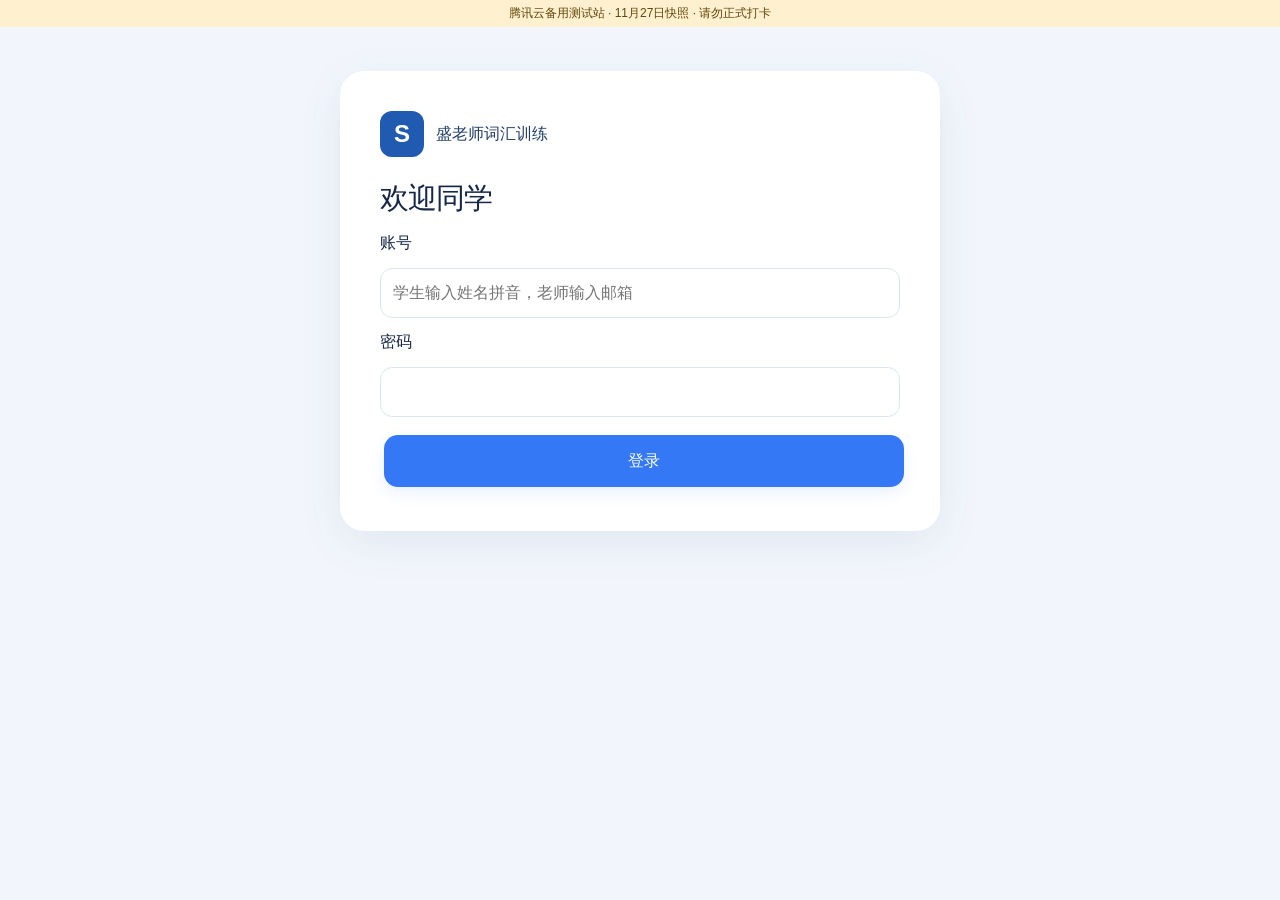
==== tencent-test/index.html @ 248a2e0d "Add isolated GitHub test site using Tencent backend and domain migration guide" ====
<!doctype html><html lang="zh-CN" data-deployment="腾讯云备用测试站 · 11月27日快照 · 请勿正式打卡"><meta charset="utf-8"><meta name="viewport" content="width=device-width,initial-scale=1"><style>html::before{content:attr(data-deployment);position:fixed;top:0;left:0;right:0;z-index:10000;padding:5px;background:#fff1cf;color:#62460a;text-align:center;font:12px sans-serif;pointer-events:none}body{padding-top:26px!important}.cr-root{top:26px!important}</style><title>盛老师词汇训练</title><link rel="stylesheet" href="style.css"><style>[hidden]{display:none!important}body{min-height:100vh;background:#f2f6fc}main{width:min(92%,600px);margin:5vh auto 110px;background:white;border-radius:24px;padding:clamp(20px,5vw,40px);box-shadow:0 12px 45px #263d6414}header{display:flex;align-items:center;gap:12px;color:#213e69;font-weight:700}header b{background:#205bb1;color:white;border-radius:12px;padding:9px 14px;font-size:24px}h1,h2,h3{margin:22px 0 12px}label{display:block;margin:14px 0}input,textarea,select{display:block;width:100%;padding:12px;border-radius:9px;border:1px solid #ccd8ea}button{border-radius:10px;padding:10px;margin:4px}#nav{position:fixed;bottom:0;left:0;right:0;background:white;display:flex;justify-content:center;padding:8px 0 max(8px,env(safe-area-inset-bottom));box-shadow:0 -2px 12px #15325212}#nav button{background:transparent}#nav [aria-current=true]{background:#e7effc;color:#174f9a}article,details{padding:14px;background:#f4f7fc;border-radius:12px;margin:12px 0}#msg{color:#78451e}</style><main><header><b aria-hidden="true">S</b>盛老师词汇训练</header><h1 id="welcome">欢迎同学</h1><p id="msg" role="status"></p><form id="login"><label>账号<input placeholder="学生输入姓名拼音，老师输入邮箱" class="input" name="email" type="text" required autocomplete="username"></label><label>密码<input class="input" name="password" type="password" required autocomplete="current-password"></label><button class="primary">登录</button></form><form id="change" hidden><h2>首次登录，设置新密码</h2><label>新密码<input name="password" type="password" required minlength="10" maxlength="72" autocomplete="new-password" placeholder="至少 10 位"></label><label>确认新密码<input name="confirm" type="password" required autocomplete="new-password"></label><button class="primary">保存并进入班级</button><button type="button" id="switch">换个账号</button></form><section id="room" hidden><button id="logout">退出登录</button><h2 id="person"></h2><form id="publish" hidden><label>任务名称<input name="title" class="input" required maxlength="80"></label><label>每行一个单词，用制表符分隔单词和释义<textarea name="words" required rows="6" class="input"></textarea></label><button class="primary">发布任务</button></form><form id="enroll" hidden><h2>添加学生</h2><label>学号（小写字母、数字、下划线或短横线）<input class="input" name="number" pattern="[a-z0-9_\\-]{1,24}" required></label><label>学生昵称<input class="input" name="name" maxlength="30" required></label><label>初始密码（至少10位）<input class="input" name="password" type="password" minlength="10" maxlength="72" autocomplete="new-password" required></label><button class="primary">创建学生账号</button></form><div id="taskpanel"><h2>班级任务</h2><div id="tasks"></div></div><div id="extra"></div><nav id="nav" hidden aria-label="主导航"></nav></section></main><script type="module" src="./class-ui.mjs?v=oral-fix-20261127"></script></html>
---- tencent-test/style.css ----
*{box-sizing:border-box} :root{font-family:Inter,-apple-system,BlinkMacSystemFont,"Segoe UI","Microsoft YaHei",sans-serif;color:#172747;background:#edf3fc;font-synthesis:none;-webkit-tap-highlight-color:transparent} body{margin:0}button,input{font:inherit}button{cursor:pointer;touch-action:manipulation;border:0}button:disabled{opacity:.45;cursor:default}button:focus-visible,a:focus-visible,input:focus-visible{outline:3px solid #85b4ff;outline-offset:3px}button:active:not(:disabled){transform:scale(.975)}button{transition:background .16s,transform .16s}h1,h2,h3,p{margin:0}h1{font-size:29px;letter-spacing:-1px}h2{font-size:19px}h3{font-size:17px} .app{max-width:460px;min-height:100dvh;background:#f8faff;margin:auto;position:relative;padding-bottom:calc(100px + env(safe-area-inset-bottom))}.page{padding:26px 22px;animation:arrive .2s ease-out}.brand{font-size:15px;font-weight:750;display:flex;align-items:center;gap:9px;margin-bottom:30px}.brand-symbol{display:inline-grid;place-items:center;background:#3478f6;color:white;width:30px;height:30px;border-radius:10px;font-size:19px;font-weight:800}.muted{color:#7a89a3;font-size:13px;line-height:1.65}.subtitle{color:#7a89a3;font-size:14px;margin-top:7px}.tag{display:inline-block;font-size:11px;border-radius:20px;padding:5px 9px;background:#e7f0ff;color:#3478f6;white-space:nowrap}.green{background:#e5f6ef;color:#349577}.hero{background:linear-gradient(135deg,#e6f2ff,#edf3ff);border:1px solid #ddeafe;border-radius:24px;padding:22px;margin-top:26px}.eyebrow{color:#3779e7;font-size:13px;font-weight:650;margin-bottom:13px}.hero h2{font-size:23px;letter-spacing:-.5px}.between{display:flex;align-items:center;justify-content:space-between;gap:12px}.progress-label{font-size:13px;color:#5f7597;margin:22px 0 10px}.progress{height:7px;background:#dce6f6;border-radius:10px;overflow:hidden}.progress>span{height:100%;display:block;background:#3478f6;border-radius:10px;transition:width .25s}.primary{background:#3478f6;color:white;border-radius:14px;min-height:52px;width:100%;font-size:16px;font-weight:650;box-shadow:0 6px 15px #3478f61a}.hero .primary{margin-top:22px}.numbers{display:flex;background:#ffffffa8;border-radius:16px;padding:17px 0;margin-top:18px}.numbers>div{flex:1;text-align:center}.numbers>div+div{border-left:1px solid #dbe5f4}.numbers b{display:block;font-size:24px;color:#285cad;margin-bottom:4px}.numbers small{font-size:12px;color:#77869f}.section{margin-top:30px;margin-bottom:14px}.panel{background:white;border:1px solid #e7edf5;border-radius:18px;overflow:hidden}.row{width:100%;padding:19px 16px;background:white;display:flex;align-items:center;text-align:left;gap:12px;color:inherit;min-height:70px}.row+.row{border-top:1px solid #edf1f7}.row .grow{flex:1}.row small{display:block;margin-top:6px;color:#8a97ad;font-size:12px}.chev{color:#8e9bb1;font-size:23px;font-weight:300}.nav{position:fixed;bottom:0;width:100%;max-width:460px;display:flex;background:#fffffff2;backdrop-filter:blur(18px);border-top:1px solid #e9eef5;padding:10px 10px calc(12px + env(safe-area-inset-bottom));z-index:10}.nav button{flex:1;color:#8290a8;background:transparent;font-size:11px;min-height:48px;display:flex;flex-direction:column;gap:6px;align-items:center;justify-content:center}.nav button.active{color:#3478f6;font-weight:700}.nav svg{width:23px;height:23px;stroke:currentColor;fill:none;stroke-width:1.8;stroke-linecap:round;stroke-linejoin:round}.notice{font-size:11px;color:#97a3b6;margin-top:22px;text-align:center}.topbar{display:flex;align-items:center;gap:10px;margin-bottom:24px}.topbar h2{flex:1;text-align:center;padding-right:40px}.back,.icon-button{background:transparent;color:#516583;min-width:42px;min-height:42px;font-size:25px;border-radius:12px}.study-progress{font-size:12px;margin-bottom:10px;color:#617695}.wordcard{display:flex;flex-direction:column;align-items:center;text-align:center;justify-content:center;background:white;border:1px solid #e7eef7;border-radius:26px;min-height:380px;margin-top:28px;padding:28px 20px;box-shadow:0 12px 35px #29558a05;cursor:pointer;position:relative}.wordcard h1{font-size:clamp(30px,9vw,44px);letter-spacing:-1.5px;word-break:break-word}.phonetic{font-size:17px;color:#8290a8;margin-top:12px}.part{font-size:13px;color:#9aa6ba;margin:12px}.divider{width:32px;height:1px;background:#e2e9f4;margin:10px auto 20px}.meaning{font-size:22px;font-weight:650;line-height:1.5}.example{font-size:14px;line-height:1.65;background:#f5f8fd;padding:15px;border-radius:12px;width:100%;margin-top:22px}.hint{font-size:12px;color:#9aa7ba;margin-top:24px}.audio{font-size:12px;background:#edf4ff;color:#437ad4;border-radius:20px;min-height:36px;padding:8px 13px;margin-top:18px}.ratings{display:grid;grid-template-columns:repeat(3,1fr);gap:10px;margin-top:20px}.ratings button{border:1px solid;border-radius:15px;min-height:83px;font-size:13px;line-height:1.7}.ratings b{display:block;font-size:24px;font-weight:400}.bad{color:#e57270;background:#fff5f4;border-color:#f5cfcd!important}.mid{color:#bd9141;background:#fff9ee;border-color:#f0dfb9!important}.good{color:#3478f6;background:#edf4ff;border-color:#bfd5ff!important}.plain{min-height:44px;background:transparent;color:#7f90ab;font-size:13px;padding:10px}.center{text-align:center}.question{background:white;border:1px solid #e6edf6;border-radius:20px;text-align:center;padding:30px 15px;font-size:25px;font-weight:700;margin:20px 0}.options{display:grid;gap:12px}.option{padding:15px;background:white;border:1.5px solid #e2eaf6;border-radius:15px;display:flex;align-items:center;gap:17px;color:#1c2c49;text-align:left;font-size:18px;min-height:65px}.letter{display:grid;place-items:center;border-radius:50%;background:#edf2f9;color:#7a89a2;width:32px;height:32px;font-size:14px;flex-shrink:0}.option.selected{border-color:#3478f6;background:#eef5ff}.option.selected .letter{background:#3478f6;color:white}.quiz-footer{margin-top:28px}.profile{display:flex;align-items:center;gap:16px;margin:30px 0}.avatar{width:65px;height:65px;border-radius:50%;background:#dceaff;color:#3478f6;display:grid;place-items:center;font-size:26px;font-weight:700}.profile h2{font-size:22px}.tool-icon{width:32px;height:32px;border-radius:10px;display:grid;place-items:center;background:#edf4ff;color:#3478f6;font-size:16px}.empty{padding:45px 20px;text-align:center;color:#7b8aa3;line-height:1.8}.result{text-align:center;padding:30px 0}.result-mark{width:80px;height:80px;border-radius:50%;display:grid;place-items:center;background:#e7f2ff;color:#3478f6;font-size:38px;margin:15px auto 25px}.score{font-size:64px;color:#3478f6;font-weight:750;margin:22px 0}.score small{font-size:22px}.result .primary{margin-top:25px}.result p{line-height:1.8}.toast{position:fixed;left:50%;bottom:110px;transform:translateX(-50%) translateY(10px);background:#21324de8;color:white;border-radius:13px;padding:12px 18px;font-size:13px;max-width:85vw;width:max-content;z-index:99;opacity:0;pointer-events:none;transition:.2s}.toast.show{opacity:1;transform:translateX(-50%)}.help{line-height:1.9;font-size:14px;color:#627590;padding:20px}.help p+p{margin-top:18px}.input{width:100%;min-height:50px;border:1px solid #dce6f3;border-radius:12px;padding:12px;margin:14px 0;background:white;color:#243453}.desktop-note{display:none}.audio-status{font-size:11px;text-align:center;color:#8190a7;min-height:18px;margin-top:12px}.review-item{padding:16px;border-top:1px solid #edf1f7;font-size:14px;line-height:1.7}.hidden-meaning{color:#a0aec2;font-size:15px;padding:20px 0}.spacer{height:15px}@keyframes arrive{from{opacity:.5;transform:translateY(6px)}to{opacity:1;transform:none}}@media(min-width:900px){body{padding:35px 0}.app{margin-left:calc(50% + 10px);min-height:850px;border-radius:30px;box-shadow:0 20px 80px #25548b14;overflow:hidden}.nav{border-radius:0 0 28px 28px;bottom:0;position:sticky;margin-top:25px;margin-bottom:-100px}.desktop-note{display:block;position:fixed;right:calc(50% + 75px);top:35%;max-width:300px}.desktop-note .brand-symbol{width:48px;height:48px;font-size:28px;display:grid;margin-bottom:25px}.desktop-note strong{font-size:28px}.desktop-note p{margin-top:16px;color:#7586a1;font-size:18px}.desktop-note small{display:block;margin-top:65px;font-size:12px;color:#90a0b7}}@media(max-width:359px){.page{padding:22px 16px}.hero{padding:18px}.wordcard{min-height:330px}.ratings{gap:6px}}@media(prefers-reduced-motion:reduce){*,*:before,*:after{animation:none!important;transition:none!important}}

.app:not(:has(.nav)){padding-bottom:20px}@media(max-width:899px){.wordcard{min-height:clamp(290px,43dvh,380px);margin-top:22px}.wordcard .hint{margin-top:18px}.page:has(.wordcard){padding-top:16px}.page:has(.wordcard) .topbar{margin-bottom:14px}}
.auth-page .brand{margin-bottom:0;font-size:13px}.auth-page>.between{margin-bottom:24px}.auth-art{height:140px;position:relative;background:linear-gradient(130deg,#dceaff,#edf5ff);border-radius:24px;margin-bottom:24px;padding:24px;overflow:hidden}.auth-art>span{display:inline-block;font-size:44px;font-weight:750;color:#3478f6;transform:rotate(-8deg);background:white;padding:8px 18px;border-radius:18px;box-shadow:0 8px 18px #3478f618}.auth-art i{position:absolute;right:35px;top:20px;color:#369b7d;font-size:30px;background:#d6f4e7;padding:8px 14px;border-radius:50%}.auth-art b{position:absolute;bottom:24px;right:22px;font-size:12px;color:#6681a5;font-weight:500}.auth-tabs{display:flex;background:#eaf0fa;border-radius:12px;padding:4px;margin:24px 0}.auth-tabs button{flex:1;min-height:42px;background:transparent;color:#7a89a3;border-radius:9px}.auth-tabs .chosen{background:white;color:#3478f6;font-weight:650;box-shadow:0 2px 6px #233b6310}.auth-label{display:block;font-size:13px;font-weight:650;margin-top:15px}.auth-page .input{margin:8px 0 0;min-width:0}.code-row{display:flex;align-items:stretch;gap:9px}.code-button{margin-top:8px;border:1px solid #dce6f3;background:#edf4ff;color:#3478f6;border-radius:12px;white-space:nowrap;font-size:12px;padding:0 12px}.field-hint{font-size:11px;color:#8190a7;margin-top:7px}.auth-consent{display:flex;align-items:flex-start;gap:8px;font-size:11px;color:#7888a3;line-height:1.7;margin-top:20px;cursor:pointer}.auth-consent input{margin-top:4px;accent-color:#3478f6;flex-shrink:0;width:16px;height:16px}.auth-message{font-size:12px;line-height:1.7;color:#a04b32;margin:12px 0;min-height:5px;outline:none}.auth-info{font-size:11px;line-height:1.8;color:#7c8ba3;background:#edf2fa;border-radius:12px;padding:12px;margin-top:20px}.auth-separator{display:flex;align-items:center;gap:10px;color:#97a3b6;font-size:11px;margin:25px 0 16px}.auth-separator:before,.auth-separator:after{content:'';height:1px;background:#e2e9f4;flex:1}.wechat-button{width:100%;min-height:50px;border:1px solid #d7e9df;background:#f0f9f4;color:#23875a;border-radius:14px;font-weight:650}.wechat-button small{font-size:10px;background:#dcefe3;border-radius:5px;padding:3px 5px;margin-left:5px}.wechat-dialog{width:calc(100% - 40px);max-width:360px;border:0;border-radius:22px;padding:26px;color:#172747;box-shadow:0 20px 80px #13284c33}.wechat-dialog::backdrop{background:#14294466}.wechat-dialog p{font-size:14px;color:#7a89a3;line-height:1.8;margin:15px 0 24px}.wechat-dialog .plain{width:100%;margin-top:8px}.logout-button{width:100%;min-height:48px;background:white;border:1px solid #dce6f3;border-radius:12px;color:#697f9d;margin-top:18px}.profile>div:nth-child(2){flex:1;min-width:0}.profile h2{overflow-wrap:anywhere}
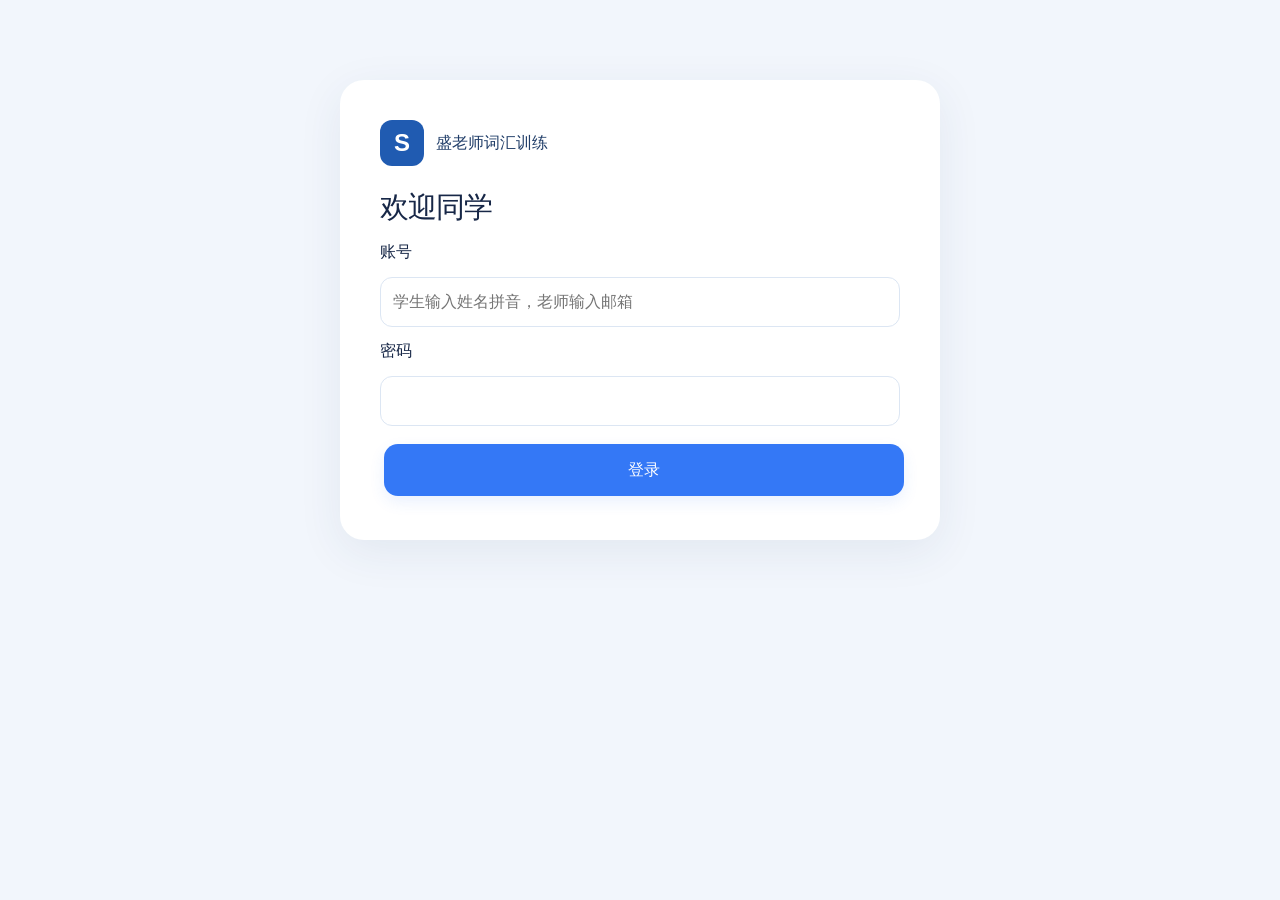
==== commit 77a869e7: "Promote Tencent to production, merge both histories, redirect old entrypoints" ====
--- a/tencent-test/index.html
+++ b/tencent-test/index.html
@@ -1,2 +1,2 @@
-<!doctype html><html lang="zh-CN" data-deployment="腾讯云备用测试站 · 11月27日快照 · 请勿正式打卡"><meta charset="utf-8"><meta name="viewport" content="width=device-width,initial-scale=1"><style>html::before{content:attr(data-deployment);position:fixed;top:0;left:0;right:0;z-index:10000;padding:5px;background:#fff1cf;color:#62460a;text-align:center;font:12px sans-serif;pointer-events:none}body{padding-top:26px!important}.cr-root{top:26px!important}</style><title>盛老师词汇训练</title><link rel="stylesheet" href="style.css"><style>[hidden]{display:none!important}body{min-height:100vh;background:#f2f6fc}main{width:min(92%,600px);margin:5vh auto 110px;background:white;border-radius:24px;padding:clamp(20px,5vw,40px);box-shadow:0 12px 45px #263d6414}header{display:flex;align-items:center;gap:12px;color:#213e69;font-weight:700}header b{background:#205bb1;color:white;border-radius:12px;padding:9px 14px;font-size:24px}h1,h2,h3{margin:22px 0 12px}label{display:block;margin:14px 0}input,textarea,select{display:block;width:100%;padding:12px;border-radius:9px;border:1px solid #ccd8ea}button{border-radius:10px;padding:10px;margin:4px}#nav{position:fixed;bottom:0;left:0;right:0;background:white;display:flex;justify-content:center;padding:8px 0 max(8px,env(safe-area-inset-bottom));box-shadow:0 -2px 12px #15325212}#nav button{background:transparent}#nav [aria-current=true]{background:#e7effc;color:#174f9a}article,details{padding:14px;background:#f4f7fc;border-radius:12px;margin:12px 0}#msg{color:#78451e}</style><main><header><b aria-hidden="true">S</b>盛老师词汇训练</header><h1 id="welcome">欢迎同学</h1><p id="msg" role="status"></p><form id="login"><label>账号<input placeholder="学生输入姓名拼音，老师输入邮箱" class="input" name="email" type="text" required autocomplete="username"></label><label>密码<input class="input" name="password" type="password" required autocomplete="current-password"></label><button class="primary">登录</button></form><form id="change" hidden><h2>首次登录，设置新密码</h2><label>新密码<input name="password" type="password" required minlength="10" maxlength="72" autocomplete="new-password" placeholder="至少 10 位"></label><label>确认新密码<input name="confirm" type="password" required autocomplete="new-password"></label><button class="primary">保存并进入班级</button><button type="button" id="switch">换个账号</button></form><section id="room" hidden><button id="logout">退出登录</button><h2 id="person"></h2><form id="publish" hidden><label>任务名称<input name="title" class="input" required maxlength="80"></label><label>每行一个单词，用制表符分隔单词和释义<textarea name="words" required rows="6" class="input"></textarea></label><button class="primary">发布任务</button></form><form id="enroll" hidden><h2>添加学生</h2><label>学号（小写字母、数字、下划线或短横线）<input class="input" name="number" pattern="[a-z0-9_\\-]{1,24}" required></label><label>学生昵称<input class="input" name="name" maxlength="30" required></label><label>初始密码（至少10位）<input class="input" name="password" type="password" minlength="10" maxlength="72" autocomplete="new-password" required></label><button class="primary">创建学生账号</button></form><div id="taskpanel"><h2>班级任务</h2><div id="tasks"></div></div><div id="extra"></div><nav id="nav" hidden aria-label="主导航"></nav></section></main><script type="module" src="./class-ui.mjs?v=oral-fix-20261127"></script></html>
+<!doctype html><html lang="zh-CN"><meta charset="utf-8"><meta name="viewport" content="width=device-width,initial-scale=1"><title>盛老师词汇训练</title><link rel="stylesheet" href="style.css"><style>[hidden]{display:none!important}body{min-height:100vh;background:#f2f6fc}main{width:min(92%,600px);margin:5vh auto 110px;background:white;border-radius:24px;padding:clamp(20px,5vw,40px);box-shadow:0 12px 45px #263d6414}header{display:flex;align-items:center;gap:12px;color:#213e69;font-weight:700}header b{background:#205bb1;color:white;border-radius:12px;padding:9px 14px;font-size:24px}h1,h2,h3{margin:22px 0 12px}label{display:block;margin:14px 0}input,textarea,select{display:block;width:100%;padding:12px;border-radius:9px;border:1px solid #ccd8ea}button{border-radius:10px;padding:10px;margin:4px}#nav{position:fixed;bottom:0;left:0;right:0;background:white;display:flex;justify-content:center;padding:8px 0 max(8px,env(safe-area-inset-bottom));box-shadow:0 -2px 12px #15325212}#nav button{background:transparent}#nav [aria-current=true]{background:#e7effc;color:#174f9a}article,details{padding:14px;background:#f4f7fc;border-radius:12px;margin:12px 0}#msg{color:#78451e}</style><main><header><b aria-hidden="true">S</b>盛老师词汇训练</header><h1 id="welcome">欢迎同学</h1><p id="msg" role="status"></p><form id="login"><label>账号<input placeholder="学生输入姓名拼音，老师输入邮箱" class="input" name="email" type="text" required autocomplete="username"></label><label>密码<input class="input" name="password" type="password" required autocomplete="current-password"></label><button class="primary">登录</button></form><form id="change" hidden><h2>首次登录，设置新密码</h2><label>新密码<input name="password" type="password" required minlength="10" maxlength="72" autocomplete="new-password" placeholder="至少 10 位"></label><label>确认新密码<input name="confirm" type="password" required autocomplete="new-password"></label><button class="primary">保存并进入班级</button><button type="button" id="switch">换个账号</button></form><section id="room" hidden><button id="logout">退出登录</button><h2 id="person"></h2><form id="publish" hidden><label>任务名称<input name="title" class="input" required maxlength="80"></label><label>每行一个单词，用制表符分隔单词和释义<textarea name="words" required rows="6" class="input"></textarea></label><button class="primary">发布任务</button></form><form id="enroll" hidden><h2>添加学生</h2><label>学号（小写字母、数字、下划线或短横线）<input class="input" name="number" pattern="[a-z0-9_\\-]{1,24}" required></label><label>学生昵称<input class="input" name="name" maxlength="30" required></label><label>初始密码（至少10位）<input class="input" name="password" type="password" minlength="10" maxlength="72" autocomplete="new-password" required></label><button class="primary">创建学生账号</button></form><div id="taskpanel"><h2>班级任务</h2><div id="tasks"></div></div><div id="extra"></div><nav id="nav" hidden aria-label="主导航"></nav></section></main><script type="module" src="./class-ui.mjs?v=oral-fix-20261127"></script></html>
 
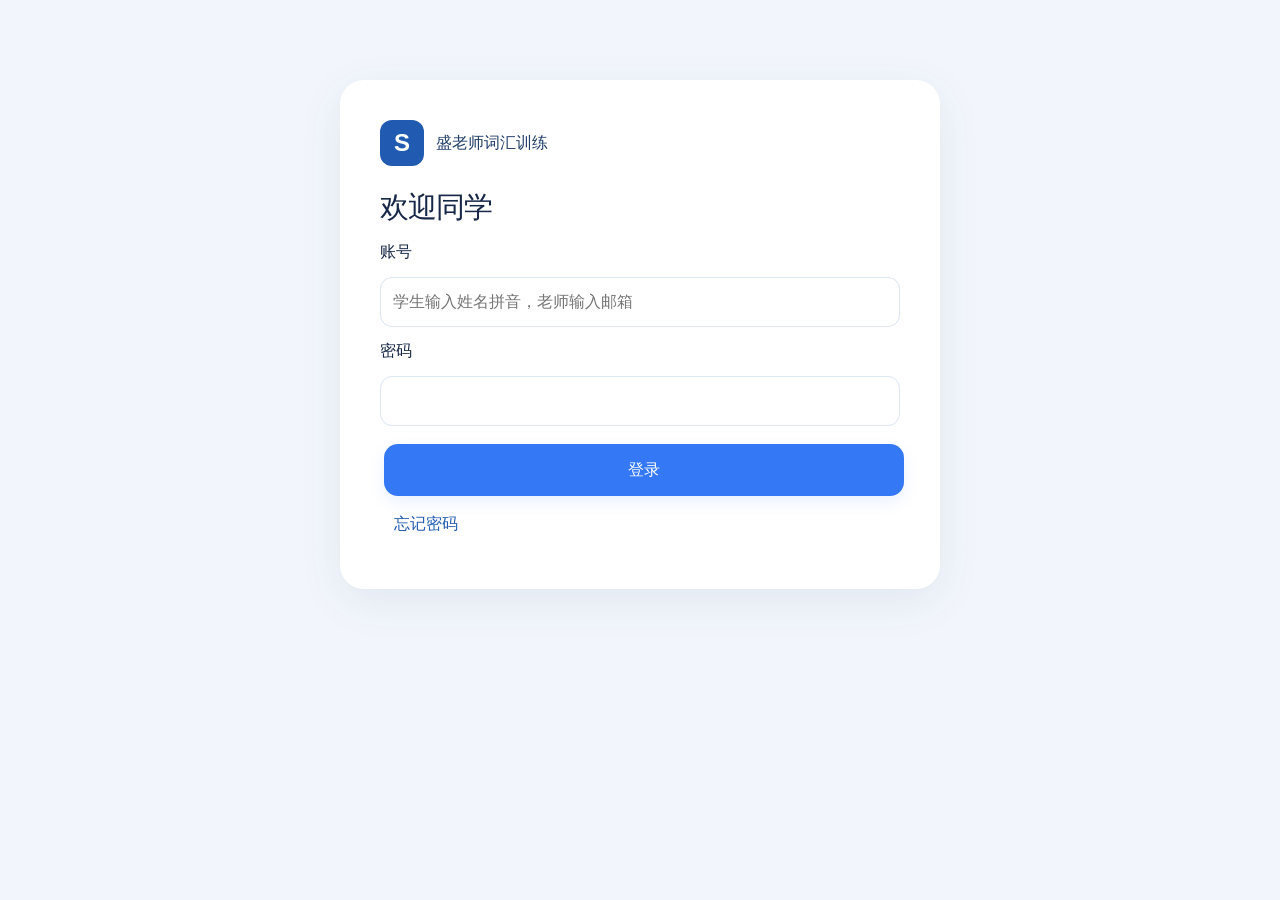
==== commit 56cbfc2c: "Add student security questions and birthday recovery with six-character passwords" ====
--- a/tencent-test/index.html
+++ b/tencent-test/index.html
@@ -1,2 +1,2 @@
-<!doctype html><html lang="zh-CN"><meta charset="utf-8"><meta name="viewport" content="width=device-width,initial-scale=1"><title>盛老师词汇训练</title><link rel="stylesheet" href="style.css"><style>[hidden]{display:none!important}body{min-height:100vh;background:#f2f6fc}main{width:min(92%,600px);margin:5vh auto 110px;background:white;border-radius:24px;padding:clamp(20px,5vw,40px);box-shadow:0 12px 45px #263d6414}header{display:flex;align-items:center;gap:12px;color:#213e69;font-weight:700}header b{background:#205bb1;color:white;border-radius:12px;padding:9px 14px;font-size:24px}h1,h2,h3{margin:22px 0 12px}label{display:block;margin:14px 0}input,textarea,select{display:block;width:100%;padding:12px;border-radius:9px;border:1px solid #ccd8ea}button{border-radius:10px;padding:10px;margin:4px}#nav{position:fixed;bottom:0;left:0;right:0;background:white;display:flex;justify-content:center;padding:8px 0 max(8px,env(safe-area-inset-bottom));box-shadow:0 -2px 12px #15325212}#nav button{background:transparent}#nav [aria-current=true]{background:#e7effc;color:#174f9a}article,details{padding:14px;background:#f4f7fc;border-radius:12px;margin:12px 0}#msg{color:#78451e}</style><main><header><b aria-hidden="true">S</b>盛老师词汇训练</header><h1 id="welcome">欢迎同学</h1><p id="msg" role="status"></p><form id="login"><label>账号<input placeholder="学生输入姓名拼音，老师输入邮箱" class="input" name="email" type="text" required autocomplete="username"></label><label>密码<input class="input" name="password" type="password" required autocomplete="current-password"></label><button class="primary">登录</button></form><form id="change" hidden><h2>首次登录，设置新密码</h2><label>新密码<input name="password" type="password" required minlength="10" maxlength="72" autocomplete="new-password" placeholder="至少 10 位"></label><label>确认新密码<input name="confirm" type="password" required autocomplete="new-password"></label><button class="primary">保存并进入班级</button><button type="button" id="switch">换个账号</button></form><section id="room" hidden><button id="logout">退出登录</button><h2 id="person"></h2><form id="publish" hidden><label>任务名称<input name="title" class="input" required maxlength="80"></label><label>每行一个单词，用制表符分隔单词和释义<textarea name="words" required rows="6" class="input"></textarea></label><button class="primary">发布任务</button></form><form id="enroll" hidden><h2>添加学生</h2><label>学号（小写字母、数字、下划线或短横线）<input class="input" name="number" pattern="[a-z0-9_\\-]{1,24}" required></label><label>学生昵称<input class="input" name="name" maxlength="30" required></label><label>初始密码（至少10位）<input class="input" name="password" type="password" minlength="10" maxlength="72" autocomplete="new-password" required></label><button class="primary">创建学生账号</button></form><div id="taskpanel"><h2>班级任务</h2><div id="tasks"></div></div><div id="extra"></div><nav id="nav" hidden aria-label="主导航"></nav></section></main><script type="module" src="./class-ui.mjs?v=oral-fix-20261127"></script></html>
+<!doctype html><html lang="zh-CN"><meta charset="utf-8"><meta name="viewport" content="width=device-width,initial-scale=1"><title>盛老师词汇训练</title><link rel="stylesheet" href="style.css"><style>[hidden]{display:none!important}body{min-height:100vh;background:#f2f6fc}main{width:min(92%,600px);margin:5vh auto 110px;background:white;border-radius:24px;padding:clamp(20px,5vw,40px);box-shadow:0 12px 45px #263d6414}header{display:flex;align-items:center;gap:12px;color:#213e69;font-weight:700}header b{background:#205bb1;color:white;border-radius:12px;padding:9px 14px;font-size:24px}h1,h2,h3{margin:22px 0 12px}label{display:block;margin:14px 0}input,textarea,select{display:block;width:100%;padding:12px;border-radius:9px;border:1px solid #ccd8ea}button{border-radius:10px;padding:10px;margin:4px}#nav{position:fixed;bottom:0;left:0;right:0;background:white;display:flex;justify-content:center;padding:8px 0 max(8px,env(safe-area-inset-bottom));box-shadow:0 -2px 12px #15325212}#nav button{background:transparent}#nav [aria-current=true]{background:#e7effc;color:#174f9a}article,details{padding:14px;background:#f4f7fc;border-radius:12px;margin:12px 0}#msg{color:#78451e}.birthday-row{display:grid;grid-template-columns:1.3fr 1fr 1fr;gap:8px}.birthday-row label{margin:4px 0}.birthday-row select{width:100%;padding:10px 4px;border:1px solid #ccd8ea;border-radius:8px}fieldset{min-width:0;border:1px solid #ccd8ea;border-radius:10px;margin:16px 0;padding:10px}#change,#recover{text-align:left}#forgot-password{background:transparent;color:#205bb1}</style><main><header><b aria-hidden="true">S</b>盛老师词汇训练</header><h1 id="welcome">欢迎同学</h1><p id="msg" role="status"></p><form id="login"><label>账号<input placeholder="学生输入姓名拼音，老师输入邮箱" class="input" name="email" type="text" required autocomplete="username"></label><label>密码<input class="input" name="password" type="password" required autocomplete="current-password"></label><button class="primary">登录</button></form><form id="change" hidden><h2>首次登录，设置新密码</h2><label>新密码<input name="password" type="password" required minlength="10" maxlength="72" autocomplete="new-password" placeholder="至少 10 位"></label><label>确认新密码<input name="confirm" type="password" required autocomplete="new-password"></label><button class="primary">保存并进入班级</button><button type="button" id="switch">换个账号</button></form><section id="room" hidden><button id="logout">退出登录</button><h2 id="person"></h2><form id="publish" hidden><label>任务名称<input name="title" class="input" required maxlength="80"></label><label>每行一个单词，用制表符分隔单词和释义<textarea name="words" required rows="6" class="input"></textarea></label><button class="primary">发布任务</button></form><form id="enroll" hidden><h2>添加学生</h2><label>学号（小写字母、数字、下划线或短横线）<input class="input" name="number" pattern="[a-z0-9_\\-]{1,24}" required></label><label>学生昵称<input class="input" name="name" maxlength="30" required></label><label>初始密码（至少10位）<input class="input" name="password" type="password" minlength="10" maxlength="72" autocomplete="new-password" required></label><button class="primary">创建学生账号</button></form><div id="taskpanel"><h2>班级任务</h2><div id="tasks"></div></div><div id="extra"></div><nav id="nav" hidden aria-label="主导航"></nav></section></main><script type="module" src="./class-ui.mjs?v=recovery-20261127"></script></html>
 
